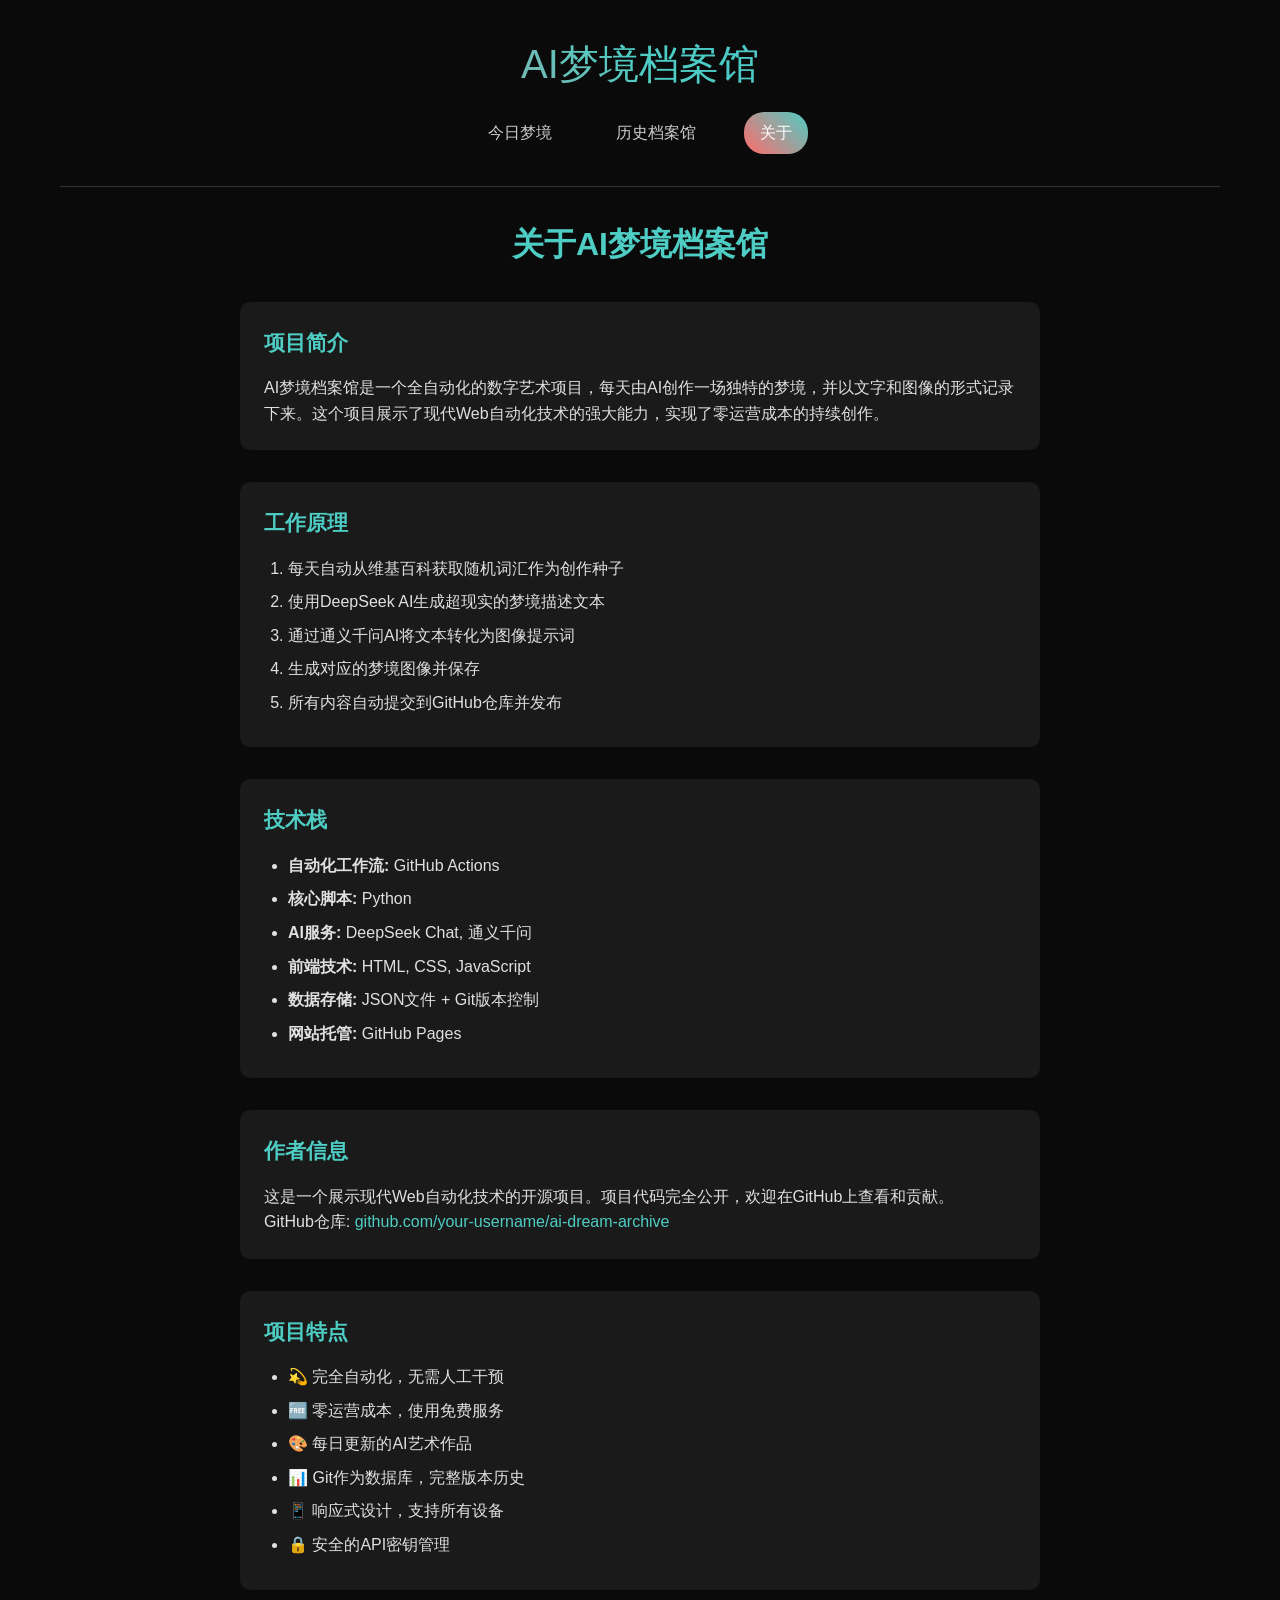
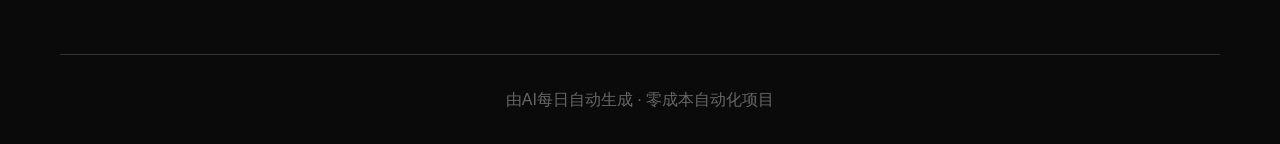
==== about.html @ 32ec64bd "初始版本提交：AI梦境档案馆" ====
<!DOCTYPE html>
<html lang="zh-CN">
<head>
    <meta charset="UTF-8">
    <meta name="viewport" content="width=device-width, initial-scale=1.0">
    <title>AI梦境档案馆 - 关于</title>
    <link rel="stylesheet" href="styles.css">
</head>
<body>
    <div class="container">
        <header>
            <h1>AI梦境档案馆</h1>
            <nav>
                <a href="index.html">今日梦境</a>
                <a href="archive.html">历史档案馆</a>
                <a href="about.html" class="active">关于</a>
            </nav>
        </header>

        <main>
            <div class="about-content">
                <h2>关于AI梦境档案馆</h2>
                
                <section class="project-intro">
                    <h3>项目简介</h3>
                    <p>AI梦境档案馆是一个全自动化的数字艺术项目，每天由AI创作一场独特的梦境，并以文字和图像的形式记录下来。这个项目展示了现代Web自动化技术的强大能力，实现了零运营成本的持续创作。</p>
                </section>

                <section class="how-it-works">
                    <h3>工作原理</h3>
                    <ol>
                        <li>每天自动从维基百科获取随机词汇作为创作种子</li>
                        <li>使用DeepSeek AI生成超现实的梦境描述文本</li>
                        <li>通过通义千问AI将文本转化为图像提示词</li>
                        <li>生成对应的梦境图像并保存</li>
                        <li>所有内容自动提交到GitHub仓库并发布</li>
                    </ol>
                </section>

                <section class="tech-stack">
                    <h3>技术栈</h3>
                    <ul>
                        <li><strong>自动化工作流:</strong> GitHub Actions</li>
                        <li><strong>核心脚本:</strong> Python</li>
                        <li><strong>AI服务:</strong> DeepSeek Chat, 通义千问</li>
                        <li><strong>前端技术:</strong> HTML, CSS, JavaScript</li>
                        <li><strong>数据存储:</strong> JSON文件 + Git版本控制</li>
                        <li><strong>网站托管:</strong> GitHub Pages</li>
                    </ul>
                </section>

                <section class="author-info">
                    <h3>作者信息</h3>
                    <p>这是一个展示现代Web自动化技术的开源项目。项目代码完全公开，欢迎在GitHub上查看和贡献。</p>
                    <p>GitHub仓库: <a href="https://github.com/your-username/ai-dream-archive" target="_blank">github.com/your-username/ai-dream-archive</a></p>
                </section>

                <section class="features">
                    <h3>项目特点</h3>
                    <ul>
                        <li>💫 完全自动化，无需人工干预</li>
                        <li>🆓 零运营成本，使用免费服务</li>
                        <li>🎨 每日更新的AI艺术作品</li>
                        <li>📊 Git作为数据库，完整版本历史</li>
                        <li>📱 响应式设计，支持所有设备</li>
                        <li>🔒 安全的API密钥管理</li>
                    </ul>
                </section>
            </div>
        </main>

        <footer>
            <p>由AI每日自动生成 · 零成本自动化项目</p>
        </footer>
    </div>
</body>
</html>
---- styles.css ----
/* 全局样式 */
* {
    margin: 0;
    padding: 0;
    box-sizing: border-box;
}

body {
    font-family: -apple-system, BlinkMacSystemFont, 'Segoe UI', Roboto, Oxygen, Ubuntu, Cantarell, sans-serif;
    background-color: #0a0a0a;
    color: #ffffff;
    line-height: 1.6;
    min-height: 100vh;
}

.container {
    max-width: 1200px;
    margin: 0 auto;
    padding: 0 20px;
    min-height: 100vh;
    display: flex;
    flex-direction: column;
}

/* 头部导航 */
header {
    padding: 2rem 0;
    text-align: center;
    border-bottom: 1px solid #333;
}

header h1 {
    font-size: 2.5rem;
    font-weight: 300;
    margin-bottom: 1rem;
    background: linear-gradient(45deg, #ff6b6b, #4ecdc4, #45b7d1);
    -webkit-background-clip: text;
    -webkit-text-fill-color: transparent;
    background-clip: text;
}

nav {
    display: flex;
    justify-content: center;
    gap: 2rem;
    flex-wrap: wrap;
}

nav a {
    color: #ccc;
    text-decoration: none;
    padding: 0.5rem 1rem;
    border-radius: 20px;
    transition: all 0.3s ease;
}

nav a:hover,
nav a.active {
    color: #fff;
    background: linear-gradient(45deg, #ff6b6b, #4ecdc4);
}

/* 主要内容区域 */
main {
    flex: 1;
    padding: 2rem 0;
}

/* 加载状态 */
.loading {
    text-align: center;
    padding: 3rem;
}

.spinner {
    width: 40px;
    height: 40px;
    border: 4px solid #333;
    border-top: 4px solid #4ecdc4;
    border-radius: 50%;
    animation: spin 1s linear infinite;
    margin: 0 auto 1rem;
}

@keyframes spin {
    0% { transform: rotate(0deg); }
    100% { transform: rotate(360deg); }
}

/* 错误和空状态消息 */
.error-message,
.empty-message {
    text-align: center;
    padding: 3rem;
    color: #ff6b6b;
}

/* 今日梦境样式 */
.dream-container {
    max-width: 800px;
    margin: 0 auto;
}

.dream-header {
    text-align: center;
    margin-bottom: 2rem;
}

.dream-header h2 {
    font-size: 1.8rem;
    margin-bottom: 1rem;
    color: #4ecdc4;
}

.seeds {
    display: flex;
    justify-content: center;
    gap: 0.5rem;
    flex-wrap: wrap;
}

.seed-tag {
    background: linear-gradient(45deg, #ff6b6b, #4ecdc4);
    color: white;
    padding: 0.3rem 0.8rem;
    border-radius: 15px;
    font-size: 0.9rem;
    font-weight: 500;
}

.dream-content {
    display: grid;
    grid-template-columns: 1fr 1fr;
    gap: 2rem;
    margin-bottom: 2rem;
}

.dream-image img {
    width: 100%;
    height: 400px;
    object-fit: cover;
    border-radius: 10px;
    box-shadow: 0 10px 30px rgba(0, 0, 0, 0.3);
}

.dream-text {
    background: #1a1a1a;
    padding: 1.5rem;
    border-radius: 10px;
    border-left: 4px solid #4ecdc4;
}

.dream-text p {
    font-size: 1.1rem;
    line-height: 1.8;
    color: #e0e0e0;
}

.dream-meta {
    background: #1a1a1a;
    padding: 1.5rem;
    border-radius: 10px;
    font-size: 0.9rem;
}

/* 档案馆样式 */
.archive-header {
    text-align: center;
    margin-bottom: 2rem;
}

.archive-header h2 {
    font-size: 2rem;
    margin-bottom: 0.5rem;
    color: #4ecdc4;
}

.archive-header p {
    color: #ccc;
    font-size: 1.1rem;
}

.gallery-container {
    display: grid;
    grid-template-columns: repeat(auto-fill, minmax(300px, 1fr));
    gap: 2rem;
    padding: 1rem 0;
}

.dream-card {
    background: #1a1a1a;
    border-radius: 10px;
    overflow: hidden;
    transition: transform 0.3s ease, box-shadow 0.3s ease;
}

.dream-card:hover {
    transform: translateY(-5px);
    box-shadow: 0 15px 40px rgba(0, 0, 0, 0.4);
}

.card-image {
    position: relative;
    height: 200px;
    overflow: hidden;
}

.card-image img {
    width: 100%;
    height: 100%;
    object-fit: cover;
    transition: transform 0.3s ease;
}

.dream-card:hover .card-image img {
    transform: scale(1.05);
}

.card-overlay {
    position: absolute;
    top: 0;
    left: 0;
    right: 0;
    bottom: 0;
    background: linear-gradient(to top, rgba(0, 0, 0, 0.8), transparent);
    display: flex;
    align-items: flex-end;
    padding: 1rem;
}

.card-date {
    color: white;
    font-weight: 500;
    font-size: 0.9rem;
}

.card-content {
    padding: 1.5rem;
}

.card-content h3 {
    font-size: 1.2rem;
    margin-bottom: 0.5rem;
    color: #4ecdc4;
}

.card-seeds {
    display: flex;
    gap: 0.3rem;
    flex-wrap: wrap;
    margin-bottom: 1rem;
}

.card-seeds .seed-tag {
    font-size: 0.8rem;
    padding: 0.2rem 0.6rem;
}

.card-preview {
    color: #ccc;
    font-size: 0.9rem;
    margin-bottom: 1rem;
    line-height: 1.5;
}

.view-details {
    background: linear-gradient(45deg, #ff6b6b, #4ecdc4);
    color: white;
    border: none;
    padding: 0.5rem 1rem;
    border-radius: 20px;
    cursor: pointer;
    font-size: 0.9rem;
    transition: opacity 0.3s ease;
}

.view-details:hover {
    opacity: 0.9;
}

/* 关于页面样式 */
.about-content {
    max-width: 800px;
    margin: 0 auto;
}

.about-content h2 {
    font-size: 2rem;
    margin-bottom: 2rem;
    color: #4ecdc4;
    text-align: center;
}

.about-content section {
    margin-bottom: 2rem;
    background: #1a1a1a;
    padding: 1.5rem;
    border-radius: 10px;
}

.about-content h3 {
    color: #4ecdc4;
    margin-bottom: 1rem;
    font-size: 1.3rem;
}

.about-content p,
.about-content li {
    color: #e0e0e0;
    line-height: 1.6;
}

.about-content ul,
.about-content ol {
    padding-left: 1.5rem;
}

.about-content li {
    margin-bottom: 0.5rem;
}

.about-content a {
    color: #4ecdc4;
    text-decoration: none;
}

.about-content a:hover {
    text-decoration: underline;
}

/* 页脚 */
footer {
    text-align: center;
    padding: 2rem 0;
    margin-top: auto;
    border-top: 1px solid #333;
    color: #666;
}

/* 工具类 */
.hidden {
    display: none !important;
}

/* 响应式设计 */
@media (max-width: 768px) {
    .container {
        padding: 0 15px;
    }
    
    header h1 {
        font-size: 2rem;
    }
    
    nav {
        gap: 1rem;
    }
    
    .dream-content {
        grid-template-columns: 1fr;
        gap: 1.5rem;
    }
    
    .dream-image img {
        height: 300px;
    }
    
    .gallery-container {
        grid-template-columns: 1fr;
        gap: 1.5rem;
    }
    
    .about-content section {
        padding: 1rem;
    }
}

@media (max-width: 480px) {
    header h1 {
        font-size: 1.8rem;
    }
    
    nav {
        flex-direction: column;
        align-items: center;
    }
    
    .dream-image img {
        height: 250px;
    }
    
    .dream-text,
    .dream-meta {
        padding: 1rem;
    }
}
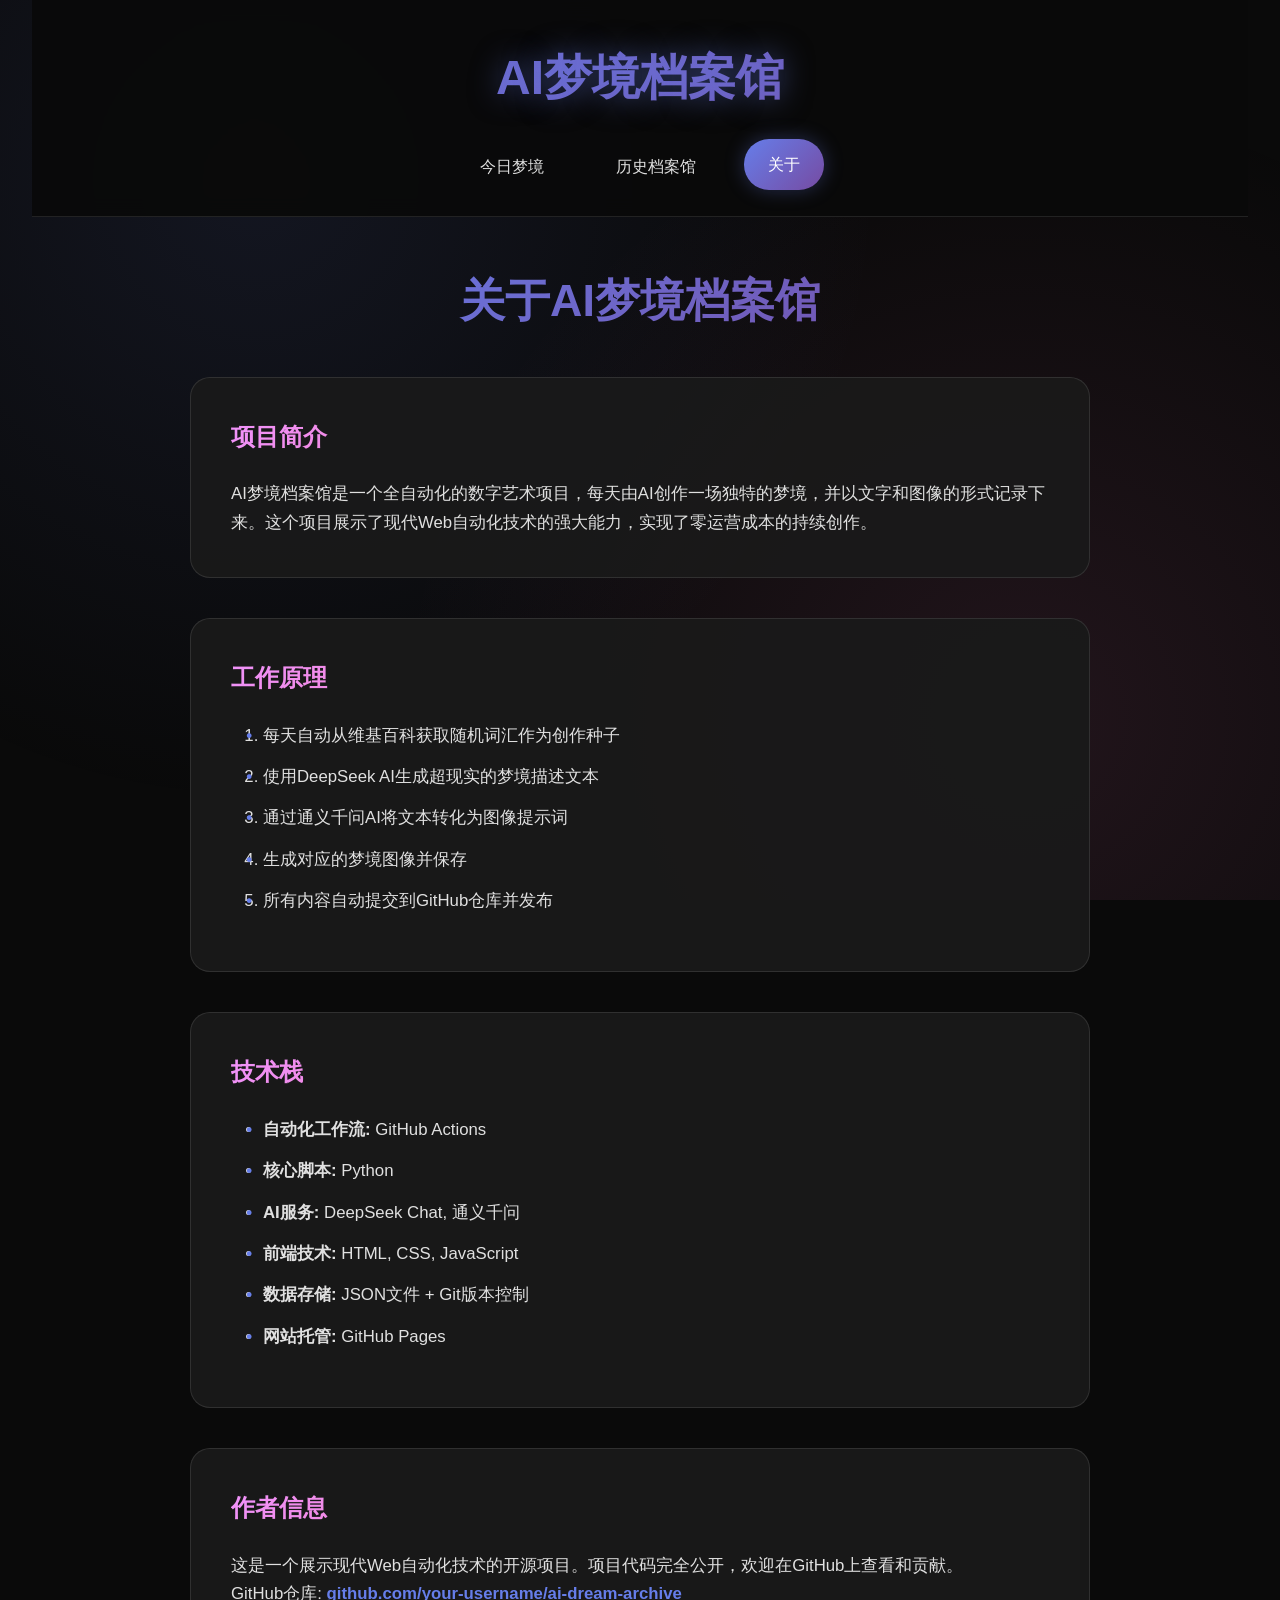
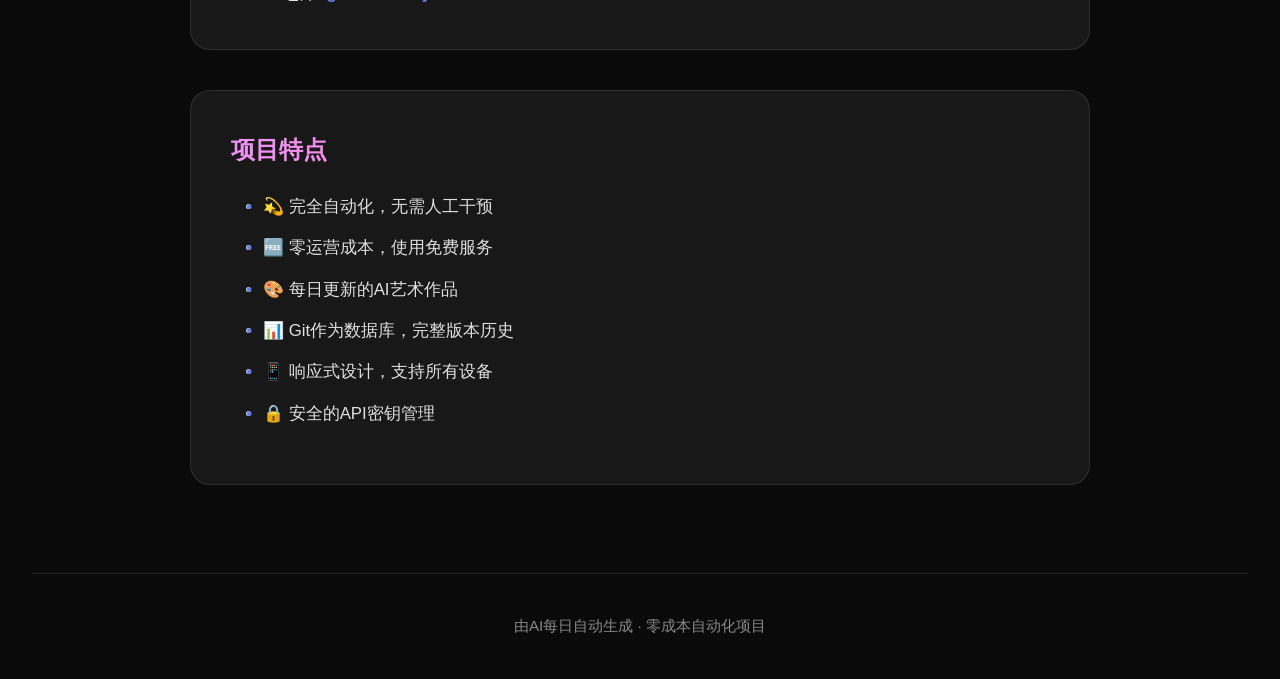
==== commit 5b455abb: "‘关于’页面修改" ====
--- a/about.html
+++ b/about.html
@@ -52,7 +52,7 @@
                 <section class="author-info">
                     <h3>作者信息</h3>
                     <p>这是一个展示现代Web自动化技术的开源项目。项目代码完全公开，欢迎在GitHub上查看和贡献。</p>
-                    <p>GitHub仓库: <a href="https://github.com/your-username/ai-dream-archive" target="_blank">github.com/your-username/ai-dream-archive</a></p>
+                    <p>GitHub仓库: <a href="https://github.com/xtyAIdev/xtyAIdev.github.io" target="_blank">github.com/your-username/ai-dream-archive</a></p>
                 </section>
 
                 <section class="features">
--- a/styles.css
+++ b/styles.css
@@ -1,90 +1,185 @@
-/* 全局样式 */
+/* 全局样式重置和基础设置 */
 * {
     margin: 0;
     padding: 0;
     box-sizing: border-box;
 }
 
+:root {
+    --primary-gradient: linear-gradient(135deg, #667eea 0%, #764ba2 100%);
+    --secondary-gradient: linear-gradient(135deg, #f093fb 0%, #f5576c 100%);
+    --accent-gradient: linear-gradient(135deg, #4facfe 0%, #00f2fe 100%);
+    --dark-bg: #0a0a0a;
+    --darker-bg: #050505;
+    --card-bg: rgba(26, 26, 26, 0.95);
+    --text-primary: #ffffff;
+    --text-secondary: #e0e0e0;
+    --text-muted: #888;
+    --border-color: rgba(255, 255, 255, 0.1);
+    --shadow-glow: 0 0 20px rgba(102, 126, 234, 0.3);
+    --transition: all 0.3s cubic-bezier(0.4, 0, 0.2, 1);
+}
+
 body {
-    font-family: -apple-system, BlinkMacSystemFont, 'Segoe UI', Roboto, Oxygen, Ubuntu, Cantarell, sans-serif;
-    background-color: #0a0a0a;
-    color: #ffffff;
+    font-family: 'Inter', -apple-system, BlinkMacSystemFont, 'Segoe UI', Roboto, Oxygen, Ubuntu, Cantarell, sans-serif;
+    background: var(--dark-bg);
+    color: var(--text-primary);
     line-height: 1.6;
     min-height: 100vh;
-}
-
+    overflow-x: hidden;
+}
+
+/* 背景动画效果 */
+body::before {
+    content: '';
+    position: fixed;
+    top: 0;
+    left: 0;
+    width: 100%;
+    height: 100%;
+    background: 
+        radial-gradient(circle at 20% 20%, rgba(102, 126, 234, 0.1) 0%, transparent 50%),
+        radial-gradient(circle at 80% 80%, rgba(244, 114, 182, 0.1) 0%, transparent 50%);
+    z-index: -1;
+    animation: float 20s ease-in-out infinite;
+}
+
+@keyframes float {
+    0%, 100% { transform: translateY(0px) rotate(0deg); }
+    50% { transform: translateY(-20px) rotate(180deg); }
+}
+
+/* 容器样式 */
 .container {
-    max-width: 1200px;
+    max-width: 1400px;
     margin: 0 auto;
-    padding: 0 20px;
+    padding: 0 2rem;
     min-height: 100vh;
     display: flex;
     flex-direction: column;
 }
 
-/* 头部导航 */
+/* 头部导航 - 现代化设计 */
 header {
-    padding: 2rem 0;
+    padding: 2.5rem 0 1.5rem;
     text-align: center;
-    border-bottom: 1px solid #333;
+    border-bottom: 1px solid var(--border-color);
+    background: rgba(10, 10, 10, 0.95);
+    backdrop-filter: blur(10px);
+    position: sticky;
+    top: 0;
+    z-index: 1000;
 }
 
 header h1 {
-    font-size: 2.5rem;
-    font-weight: 300;
-    margin-bottom: 1rem;
-    background: linear-gradient(45deg, #ff6b6b, #4ecdc4, #45b7d1);
+    font-size: 3rem;
+    font-weight: 800;
+    margin-bottom: 1.5rem;
+    background: var(--primary-gradient);
     -webkit-background-clip: text;
     -webkit-text-fill-color: transparent;
     background-clip: text;
+    text-shadow: 0 0 30px rgba(102, 126, 234, 0.5);
+    animation: glow 2s ease-in-out infinite alternate;
+}
+
+@keyframes glow {
+    from { text-shadow: 0 0 20px rgba(102, 126, 234, 0.5); }
+    to { text-shadow: 0 0 30px rgba(102, 126, 234, 0.8), 0 0 40px rgba(102, 126, 234, 0.6); }
 }
 
 nav {
     display: flex;
     justify-content: center;
-    gap: 2rem;
+    gap: 1.5rem;
     flex-wrap: wrap;
 }
 
 nav a {
-    color: #ccc;
+    color: var(--text-secondary);
     text-decoration: none;
-    padding: 0.5rem 1rem;
-    border-radius: 20px;
-    transition: all 0.3s ease;
+    padding: 0.8rem 1.5rem;
+    border-radius: 25px;
+    transition: var(--transition);
+    font-weight: 500;
+    position: relative;
+    overflow: hidden;
+}
+
+nav a::before {
+    content: '';
+    position: absolute;
+    top: 0;
+    left: -100%;
+    width: 100%;
+    height: 100%;
+    background: var(--primary-gradient);
+    transition: var(--transition);
+    z-index: -1;
+}
+
+nav a:hover::before,
+nav a.active::before {
+    left: 0;
 }
 
 nav a:hover,
 nav a.active {
-    color: #fff;
-    background: linear-gradient(45deg, #ff6b6b, #4ecdc4);
+    color: var(--text-primary);
+    transform: translateY(-2px);
+    box-shadow: var(--shadow-glow);
 }
 
 /* 主要内容区域 */
 main {
     flex: 1;
-    padding: 2rem 0;
-}
-
-/* 加载状态 */
+    padding: 3rem 0;
+}
+
+/* 加载状态 - 现代化设计 */
 .loading {
     text-align: center;
-    padding: 3rem;
+    padding: 4rem 2rem;
 }
 
 .spinner {
-    width: 40px;
-    height: 40px;
-    border: 4px solid #333;
-    border-top: 4px solid #4ecdc4;
+    width: 60px;
+    height: 60px;
+    border: 3px solid rgba(255, 255, 255, 0.1);
+    border-top: 3px solid var(--text-primary);
     border-radius: 50%;
     animation: spin 1s linear infinite;
-    margin: 0 auto 1rem;
+    margin: 0 auto 1.5rem;
+    position: relative;
+}
+
+.spinner::after {
+    content: '';
+    position: absolute;
+    top: -5px;
+    left: -5px;
+    right: -5px;
+    bottom: -5px;
+    border: 2px solid transparent;
+    border-top: 2px solid rgba(102, 126, 234, 0.5);
+    border-radius: 50%;
+    animation: spin 2s linear infinite;
 }
 
 @keyframes spin {
     0% { transform: rotate(0deg); }
     100% { transform: rotate(360deg); }
+}
+
+.loading p {
+    font-size: 1.2rem;
+    color: var(--text-secondary);
+    animation: pulse 2s ease-in-out infinite;
+}
+
+@keyframes pulse {
+    0%, 100% { opacity: 1; }
+    50% { opacity: 0.7; }
 }
 
 /* 错误和空状态消息 */
@@ -93,115 +188,216 @@
     text-align: center;
     padding: 3rem;
     color: #ff6b6b;
-}
-
-/* 今日梦境样式 */
+    background: rgba(255, 107, 107, 0.1);
+    border-radius: 15px;
+    border: 1px solid rgba(255, 107, 107, 0.3);
+}
+
+/* 今日梦境样式 - 现代化设计 */
 .dream-container {
-    max-width: 800px;
+    max-width: 1200px;
     margin: 0 auto;
+    background: var(--card-bg);
+    border-radius: 20px;
+    padding: 2.5rem;
+    box-shadow: 
+        0 20px 40px rgba(0, 0, 0, 0.3),
+        inset 0 1px 0 rgba(255, 255, 255, 0.1);
+    backdrop-filter: blur(10px);
+    border: 1px solid var(--border-color);
+    animation: fadeInUp 0.8s ease-out;
+}
+
+@keyframes fadeInUp {
+    from {
+        opacity: 0;
+        transform: translateY(30px);
+    }
+    to {
+        opacity: 1;
+        transform: translateY(0);
+    }
 }
 
 .dream-header {
     text-align: center;
-    margin-bottom: 2rem;
+    margin-bottom: 2.5rem;
+    padding-bottom: 1.5rem;
+    border-bottom: 1px solid var(--border-color);
 }
 
 .dream-header h2 {
-    font-size: 1.8rem;
-    margin-bottom: 1rem;
-    color: #4ecdc4;
+    font-size: 2.2rem;
+    margin-bottom: 1.2rem;
+    background: var(--secondary-gradient);
+    -webkit-background-clip: text;
+    -webkit-text-fill-color: transparent;
+    background-clip: text;
+    font-weight: 700;
 }
 
 .seeds {
     display: flex;
     justify-content: center;
-    gap: 0.5rem;
+    gap: 0.8rem;
     flex-wrap: wrap;
 }
 
 .seed-tag {
-    background: linear-gradient(45deg, #ff6b6b, #4ecdc4);
+    background: var(--accent-gradient);
     color: white;
-    padding: 0.3rem 0.8rem;
-    border-radius: 15px;
-    font-size: 0.9rem;
-    font-weight: 500;
+    padding: 0.5rem 1rem;
+    border-radius: 20px;
+    font-size: 0.95rem;
+    font-weight: 600;
+    transition: var(--transition);
+    cursor: pointer;
+    box-shadow: 0 4px 15px rgba(79, 172, 254, 0.3);
+}
+
+.seed-tag:hover {
+    transform: translateY(-2px);
+    box-shadow: 0 6px 20px rgba(79, 172, 254, 0.5);
 }
 
 .dream-content {
     display: grid;
     grid-template-columns: 1fr 1fr;
-    gap: 2rem;
-    margin-bottom: 2rem;
+    gap: 2.5rem;
+    margin-bottom: 2.5rem;
+    align-items: start;
+}
+
+.dream-image {
+    position: relative;
+    overflow: hidden;
+    border-radius: 15px;
+    box-shadow: 0 15px 35px rgba(0, 0, 0, 0.4);
+    transition: var(--transition);
+}
+
+.dream-image:hover {
+    transform: translateY(-5px);
+    box-shadow: 0 20px 45px rgba(0, 0, 0, 0.5);
 }
 
 .dream-image img {
     width: 100%;
-    height: 400px;
+    height: 450px;
     object-fit: cover;
-    border-radius: 10px;
-    box-shadow: 0 10px 30px rgba(0, 0, 0, 0.3);
+    transition: transform 0.3s ease;
+}
+
+.dream-image:hover img {
+    transform: scale(1.05);
 }
 
 .dream-text {
-    background: #1a1a1a;
-    padding: 1.5rem;
-    border-radius: 10px;
-    border-left: 4px solid #4ecdc4;
+    background: rgba(255, 255, 255, 0.05);
+    padding: 2rem;
+    border-radius: 15px;
+    border-left: 4px solid transparent;
+    background: linear-gradient(145deg, rgba(26, 26, 26, 0.8), rgba(40, 40, 40, 0.8)) padding-box,
+                var(--primary-gradient) border-box;
+    border: 1px solid transparent;
 }
 
 .dream-text p {
-    font-size: 1.1rem;
+    font-size: 1.15rem;
     line-height: 1.8;
-    color: #e0e0e0;
+    color: var(--text-secondary);
+    text-align: justify;
 }
 
 .dream-meta {
-    background: #1a1a1a;
-    padding: 1.5rem;
-    border-radius: 10px;
-    font-size: 0.9rem;
-}
-
-/* 档案馆样式 */
+    background: rgba(255, 255, 255, 0.05);
+    padding: 1.8rem;
+    border-radius: 15px;
+    font-size: 0.95rem;
+    border: 1px solid var(--border-color);
+}
+
+.dream-meta p {
+    margin-bottom: 0.8rem;
+    display: flex;
+    align-items: center;
+}
+
+.dream-meta strong {
+    color: var(--text-primary);
+    margin-right: 0.5rem;
+    min-width: 80px;
+}
+
+/* 档案馆样式 - 现代化设计 */
 .archive-header {
     text-align: center;
-    margin-bottom: 2rem;
+    margin-bottom: 3rem;
+    padding: 2rem;
+    background: var(--card-bg);
+    border-radius: 20px;
+    border: 1px solid var(--border-color);
 }
 
 .archive-header h2 {
-    font-size: 2rem;
-    margin-bottom: 0.5rem;
-    color: #4ecdc4;
+    font-size: 2.5rem;
+    margin-bottom: 1rem;
+    background: var(--primary-gradient);
+    -webkit-background-clip: text;
+    -webkit-text-fill-color: transparent;
+    background-clip: text;
+    font-weight: 800;
 }
 
 .archive-header p {
-    color: #ccc;
-    font-size: 1.1rem;
+    color: var(--text-secondary);
+    font-size: 1.2rem;
+    opacity: 0.9;
 }
 
 .gallery-container {
     display: grid;
-    grid-template-columns: repeat(auto-fill, minmax(300px, 1fr));
+    grid-template-columns: repeat(auto-fill, minmax(350px, 1fr));
     gap: 2rem;
     padding: 1rem 0;
 }
 
 .dream-card {
-    background: #1a1a1a;
-    border-radius: 10px;
+    background: var(--card-bg);
+    border-radius: 20px;
     overflow: hidden;
-    transition: transform 0.3s ease, box-shadow 0.3s ease;
+    transition: var(--transition);
+    border: 1px solid var(--border-color);
+    position: relative;
+}
+
+.dream-card::before {
+    content: '';
+    position: absolute;
+    top: 0;
+    left: 0;
+    right: 0;
+    bottom: 0;
+    background: var(--primary-gradient);
+    opacity: 0;
+    transition: var(--transition);
+    z-index: 1;
 }
 
 .dream-card:hover {
-    transform: translateY(-5px);
-    box-shadow: 0 15px 40px rgba(0, 0, 0, 0.4);
+    transform: translateY(-8px);
+    box-shadow: 
+        0 25px 50px rgba(0, 0, 0, 0.4),
+        var(--shadow-glow);
+}
+
+.dream-card:hover::before {
+    opacity: 0.1;
 }
 
 .card-image {
     position: relative;
-    height: 200px;
+    height: 250px;
     overflow: hidden;
 }
 
@@ -213,7 +409,7 @@
 }
 
 .dream-card:hover .card-image img {
-    transform: scale(1.05);
+    transform: scale(1.1);
 }
 
 .card-overlay {
@@ -225,116 +421,159 @@
     background: linear-gradient(to top, rgba(0, 0, 0, 0.8), transparent);
     display: flex;
     align-items: flex-end;
-    padding: 1rem;
+    padding: 1.5rem;
+    z-index: 2;
 }
 
 .card-date {
     color: white;
-    font-weight: 500;
-    font-size: 0.9rem;
+    font-weight: 600;
+    font-size: 1rem;
 }
 
 .card-content {
-    padding: 1.5rem;
+    padding: 2rem;
+    position: relative;
+    z-index: 2;
 }
 
 .card-content h3 {
-    font-size: 1.2rem;
-    margin-bottom: 0.5rem;
-    color: #4ecdc4;
+    font-size: 1.3rem;
+    margin-bottom: 1rem;
+    color: var(--text-primary);
+    font-weight: 700;
 }
 
 .card-seeds {
     display: flex;
-    gap: 0.3rem;
+    gap: 0.5rem;
     flex-wrap: wrap;
-    margin-bottom: 1rem;
+    margin-bottom: 1.2rem;
 }
 
 .card-seeds .seed-tag {
-    font-size: 0.8rem;
-    padding: 0.2rem 0.6rem;
+    font-size: 0.85rem;
+    padding: 0.3rem 0.8rem;
 }
 
 .card-preview {
-    color: #ccc;
-    font-size: 0.9rem;
-    margin-bottom: 1rem;
-    line-height: 1.5;
+    color: var(--text-secondary);
+    font-size: 0.95rem;
+    margin-bottom: 1.5rem;
+    line-height: 1.6;
+    display: -webkit-box;
+    -webkit-line-clamp: 3;
+    -webkit-box-orient: vertical;
+    overflow: hidden;
 }
 
 .view-details {
-    background: linear-gradient(45deg, #ff6b6b, #4ecdc4);
+    background: var(--primary-gradient);
     color: white;
     border: none;
-    padding: 0.5rem 1rem;
+    padding: 0.8rem 1.5rem;
+    border-radius: 25px;
+    cursor: pointer;
+    font-size: 0.95rem;
+    font-weight: 600;
+    transition: var(--transition);
+    width: 100%;
+}
+
+.view-details:hover {
+    transform: translateY(-2px);
+    box-shadow: 0 8px 25px rgba(102, 126, 234, 0.4);
+}
+
+/* 关于页面样式 - 现代化设计 */
+.about-content {
+    max-width: 900px;
+    margin: 0 auto;
+}
+
+.about-content h2 {
+    font-size: 2.8rem;
+    margin-bottom: 2.5rem;
+    background: var(--primary-gradient);
+    -webkit-background-clip: text;
+    -webkit-text-fill-color: transparent;
+    background-clip: text;
+    text-align: center;
+    font-weight: 800;
+}
+
+.about-content section {
+    margin-bottom: 2.5rem;
+    background: var(--card-bg);
+    padding: 2.5rem;
     border-radius: 20px;
-    cursor: pointer;
-    font-size: 0.9rem;
-    transition: opacity 0.3s ease;
-}
-
-.view-details:hover {
-    opacity: 0.9;
-}
-
-/* 关于页面样式 */
-.about-content {
-    max-width: 800px;
-    margin: 0 auto;
-}
-
-.about-content h2 {
-    font-size: 2rem;
-    margin-bottom: 2rem;
-    color: #4ecdc4;
-    text-align: center;
-}
-
-.about-content section {
-    margin-bottom: 2rem;
-    background: #1a1a1a;
-    padding: 1.5rem;
-    border-radius: 10px;
+    border: 1px solid var(--border-color);
+    transition: var(--transition);
+}
+
+.about-content section:hover {
+    transform: translateY(-3px);
+    box-shadow: 0 15px 35px rgba(0, 0, 0, 0.3);
 }
 
 .about-content h3 {
-    color: #4ecdc4;
-    margin-bottom: 1rem;
-    font-size: 1.3rem;
+    color: var(--text-primary);
+    margin-bottom: 1.5rem;
+    font-size: 1.5rem;
+    font-weight: 700;
+    background: var(--secondary-gradient);
+    -webkit-background-clip: text;
+    -webkit-text-fill-color: transparent;
+    background-clip: text;
 }
 
 .about-content p,
 .about-content li {
-    color: #e0e0e0;
-    line-height: 1.6;
+    color: var(--text-secondary);
+    line-height: 1.7;
+    font-size: 1.05rem;
 }
 
 .about-content ul,
 .about-content ol {
-    padding-left: 1.5rem;
+    padding-left: 2rem;
+    margin: 1rem 0;
 }
 
 .about-content li {
-    margin-bottom: 0.5rem;
+    margin-bottom: 0.8rem;
+    position: relative;
+}
+
+.about-content li::before {
+    content: '•';
+    color: #667eea;
+    font-weight: bold;
+    display: inline-block;
+    width: 1em;
+    margin-left: -1em;
 }
 
 .about-content a {
-    color: #4ecdc4;
+    color: #667eea;
     text-decoration: none;
+    transition: var(--transition);
+    font-weight: 600;
 }
 
 .about-content a:hover {
+    color: #764ba2;
     text-decoration: underline;
 }
 
-/* 页脚 */
+/* 页脚样式 */
 footer {
     text-align: center;
-    padding: 2rem 0;
+    padding: 2.5rem 0;
     margin-top: auto;
-    border-top: 1px solid #333;
-    color: #666;
+    border-top: 1px solid var(--border-color);
+    color: var(--text-muted);
+    font-size: 0.95rem;
 }
 
 /* 工具类 */
@@ -342,10 +581,46 @@
     display: none !important;
 }
 
+.fade-in {
+    animation: fadeIn 0.6s ease-out;
+}
+
+@keyframes fadeIn {
+    from { opacity: 0; }
+    to { opacity: 1; }
+}
+
 /* 响应式设计 */
+@media (max-width: 1024px) {
+    .container {
+        padding: 0 1.5rem;
+    }
+    
+    header h1 {
+        font-size: 2.5rem;
+    }
+    
+    .dream-content {
+        grid-template-columns: 1fr;
+        gap: 2rem;
+    }
+    
+    .dream-image img {
+        height: 400px;
+    }
+    
+    .gallery-container {
+        grid-template-columns: repeat(auto-fill, minmax(300px, 1fr));
+    }
+}
+
 @media (max-width: 768px) {
     .container {
-        padding: 0 15px;
+        padding: 0 1rem;
+    }
+    
+    header {
+        padding: 2rem 0 1rem;
     }
     
     header h1 {
@@ -356,13 +631,27 @@
         gap: 1rem;
     }
     
-    .dream-content {
-        grid-template-columns: 1fr;
-        gap: 1.5rem;
+    nav a {
+        padding: 0.6rem 1.2rem;
+        font-size: 0.9rem;
+    }
+    
+    .dream-container {
+        padding: 2rem;
+        margin: 0 1rem;
+    }
+    
+    .dream-header h2 {
+        font-size: 1.8rem;
     }
     
     .dream-image img {
-        height: 300px;
+        height: 350px;
+    }
+    
+    .dream-text,
+    .dream-meta {
+        padding: 1.5rem;
     }
     
     .gallery-container {
@@ -370,8 +659,22 @@
         gap: 1.5rem;
     }
     
+    .archive-header {
+        padding: 1.5rem;
+        margin: 0 1rem 2rem;
+    }
+    
+    .archive-header h2 {
+        font-size: 2rem;
+    }
+    
     .about-content section {
-        padding: 1rem;
+        padding: 2rem;
+        margin: 0 1rem 2rem;
+    }
+    
+    .about-content h2 {
+        font-size: 2.2rem;
     }
 }
 
@@ -383,14 +686,92 @@
     nav {
         flex-direction: column;
         align-items: center;
+        gap: 0.8rem;
+    }
+    
+    .dream-container {
+        padding: 1.5rem;
+    }
+    
+    .dream-header h2 {
+        font-size: 1.6rem;
     }
     
     .dream-image img {
-        height: 250px;
+        height: 300px;
     }
     
     .dream-text,
     .dream-meta {
-        padding: 1rem;
-    }
-}
+        padding: 1.2rem;
+    }
+    
+    .dream-text p {
+        font-size: 1rem;
+    }
+    
+    .seed-tag {
+        font-size: 0.85rem;
+        padding: 0.4rem 0.8rem;
+    }
+    
+    .archive-header h2 {
+        font-size: 1.8rem;
+    }
+    
+    .about-content h2 {
+        font-size: 2rem;
+    }
+    
+    .about-content section {
+        padding: 1.5rem;
+    }
+    
+    footer {
+        padding: 2rem 0;
+    }
+}
+
+/* 滚动条美化 */
+::-webkit-scrollbar {
+    width: 8px;
+}
+
+::-webkit-scrollbar-track {
+    background: var(--darker-bg);
+}
+
+::-webkit-scrollbar-thumb {
+    background: var(--primary-gradient);
+    border-radius: 4px;
+}
+
+::-webkit-scrollbar-thumb:hover {
+    background: var(--secondary-gradient);
+}
+
+/* 选择文本样式 */
+::selection {
+    background: rgba(102, 126, 234, 0.3);
+    color: var(--text-primary);
+}
+
+/* 焦点样式 */
+:focus {
+    outline: 2px solid #667eea;
+    outline-offset: 2px;
+}
+
+/* 图片加载过渡效果 */
+img {
+    transition: opacity 0.3s ease;
+}
+
+img[src=""], 
+img:not([src]) {
+    opacity: 0;
+}
+
+img.loaded {
+    opacity: 1;
+}
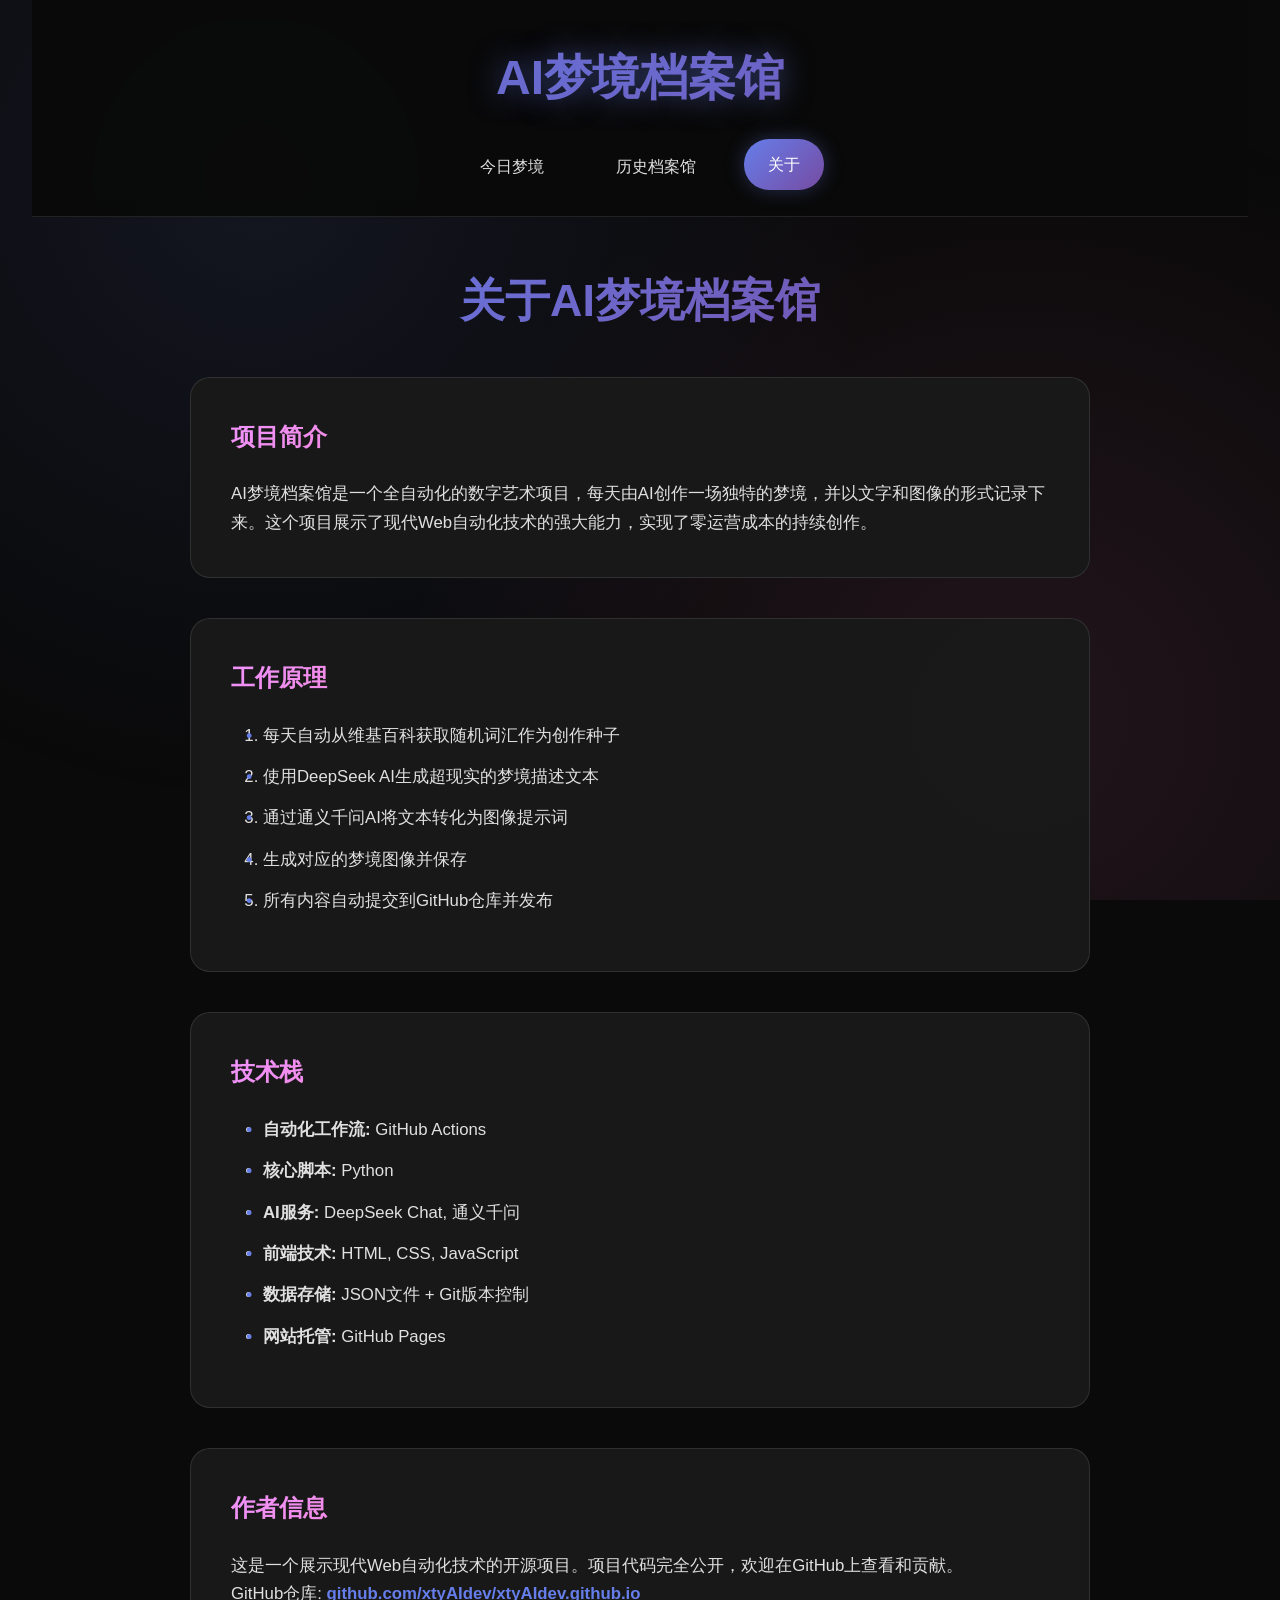
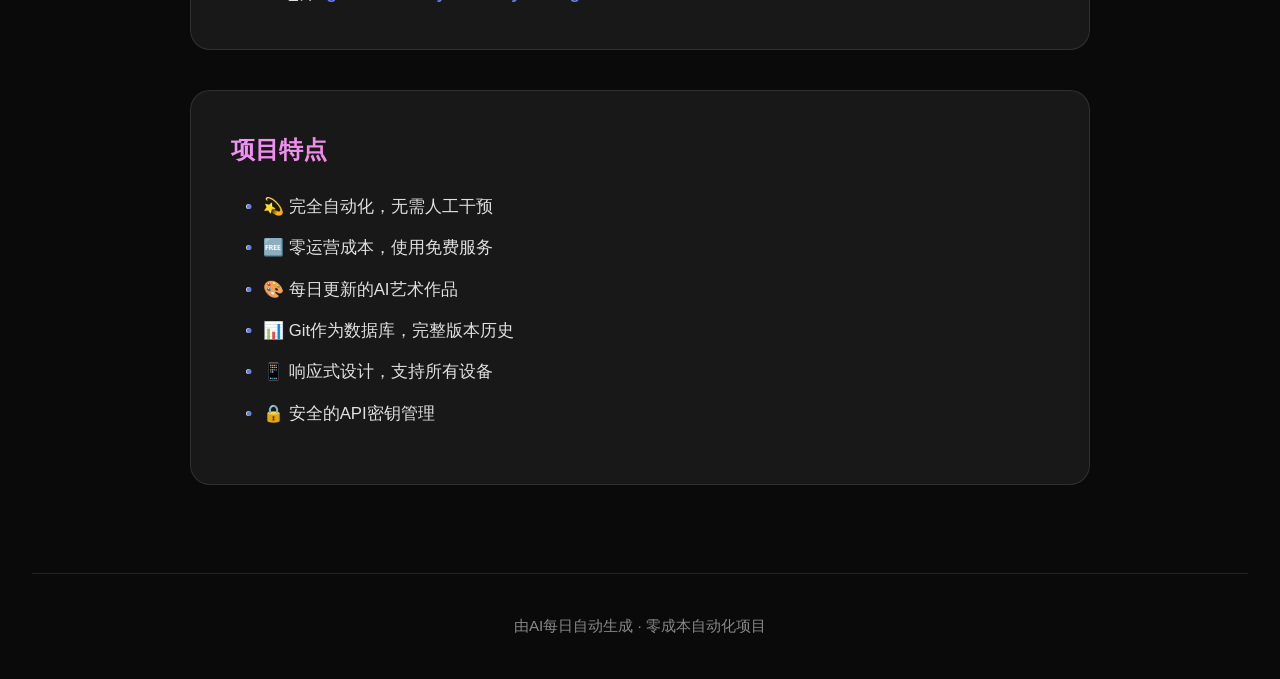
==== commit fd153932: "关于页修改" ====
--- a/about.html
+++ b/about.html
@@ -52,7 +52,7 @@
                 <section class="author-info">
                     <h3>作者信息</h3>
                     <p>这是一个展示现代Web自动化技术的开源项目。项目代码完全公开，欢迎在GitHub上查看和贡献。</p>
-                    <p>GitHub仓库: <a href="https://github.com/xtyAIdev/xtyAIdev.github.io" target="_blank">github.com/your-username/ai-dream-archive</a></p>
+                    <p>GitHub仓库: <a href="https://github.com/xtyAIdev/xtyAIdev.github.io" target="_blank">github.com/xtyAIdev/xtyAIdev.github.io</a></p>
                 </section>
 
                 <section class="features">
